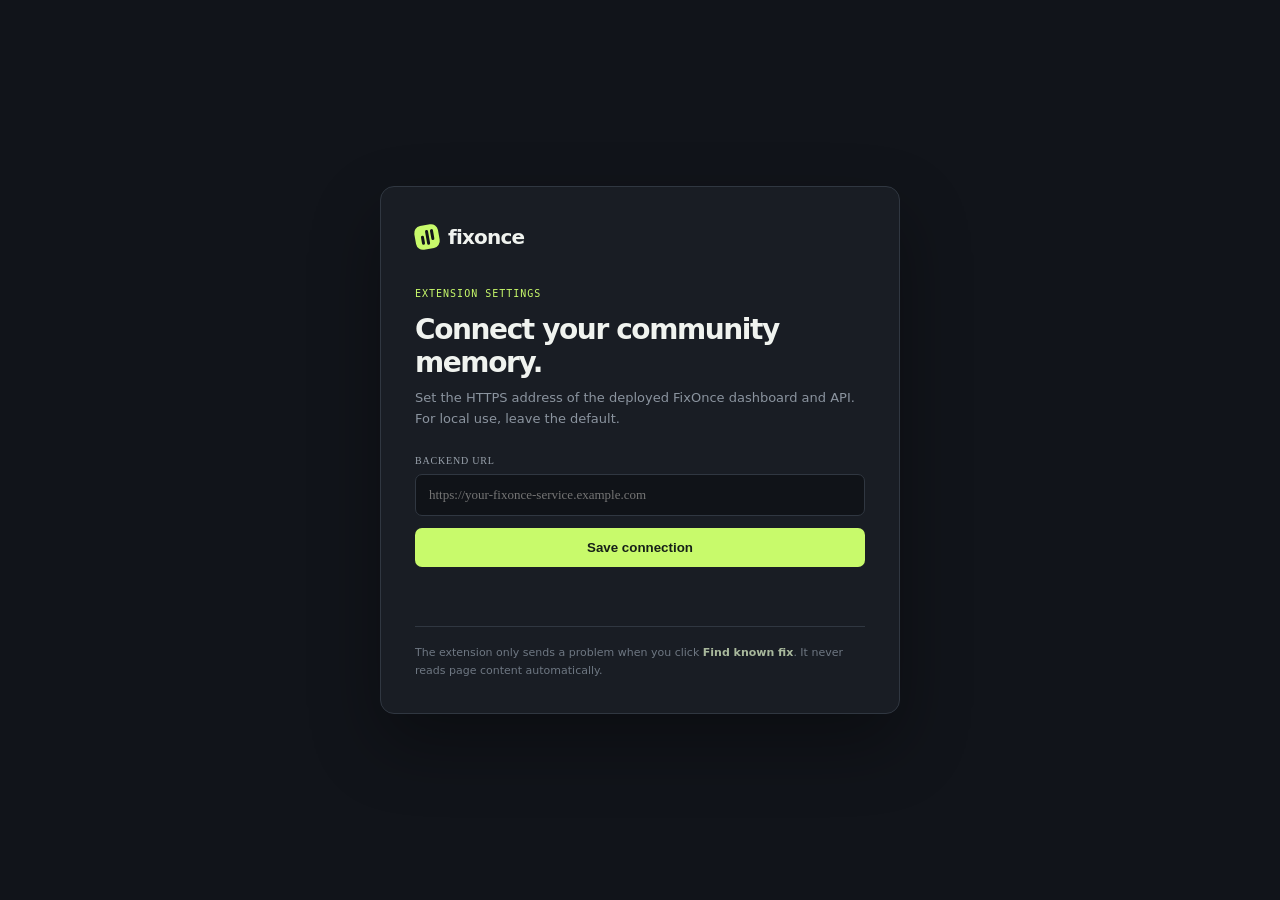
==== extension/options.html @ 257c9f28 "FixOnce semantic browser integration" ====
<!doctype html>
<html lang="en">
  <head><meta charset="UTF-8" /><meta name="viewport" content="width=device-width,initial-scale=1" /><title>FixOnce settings</title><link rel="stylesheet" href="options.css" /></head>
  <body><main class="settings-card"><div class="brand"><span class="brand-mark"><i></i><i></i><i></i></span><span>fixonce</span></div><div class="eyebrow">EXTENSION SETTINGS</div><h1>Connect your community memory.</h1><p>Set the HTTPS address of the deployed FixOnce dashboard and API. For local use, leave the default.</p><label for="api-url">Backend URL</label><input id="api-url" type="url" placeholder="https://your-fixonce-service.example.com" /><button id="save">Save connection</button><div id="status" role="status"></div><div class="tip">The extension only sends a problem when you click <strong>Find known fix</strong>. It never reads page content automatically.</div></main><script src="config.js"></script><script src="options.js"></script></body>
</html>
---- extension/options.css ----
:root{--bg:#11141a;--panel:#191d24;--line:#303741;--ink:#f0f3ef;--muted:#8b949f;--lime:#c8fa6b}*{box-sizing:border-box}body{margin:0;min-height:100vh;display:grid;place-items:center;background:var(--bg);color:var(--ink);font:14px/1.6 Manrope,Inter,system-ui,sans-serif}.settings-card{width:min(520px,calc(100% - 32px));padding:34px;border:1px solid var(--line);border-radius:14px;background:var(--panel);box-shadow:0 30px 70px #0005}.brand{display:flex;align-items:center;gap:9px;font-weight:800;font-size:20px;letter-spacing:-.8px;margin-bottom:35px}.brand-mark{width:24px;height:24px;display:flex;align-items:center;justify-content:center;gap:2px;border-radius:7px;background:var(--lime);transform:rotate(-10deg)}.brand-mark i{width:3px;border-radius:3px;background:#13171a;display:block}.brand-mark i:nth-child(1){height:9px;margin-top:5px}.brand-mark i:nth-child(2){height:15px}.brand-mark i:nth-child(3){height:11px;margin-top:-4px}.eyebrow{color:var(--lime);font:10px 'DM Mono',monospace;letter-spacing:.1em}h1{font-size:28px;letter-spacing:-1.4px;line-height:1.2;margin:14px 0 8px}p{color:var(--muted);font-size:13px;margin:0 0 26px}label{display:block;color:#9aa3ad;text-transform:uppercase;letter-spacing:.08em;font:10px 'DM Mono';margin-bottom:8px}input{display:block;width:100%;padding:12px 13px;border:1px solid var(--line);border-radius:7px;background:#101318;outline:0;color:var(--ink);font:13px Manrope}input:focus{border-color:#789248}button{margin-top:12px;width:100%;padding:12px;border:0;border-radius:7px;background:var(--lime);color:#172018;font-weight:800;cursor:pointer}#status{min-height:23px;margin-top:12px;color:var(--lime);font:11px 'DM Mono'}.tip{border-top:1px solid var(--line);margin-top:24px;padding-top:17px;color:#6e7782;font-size:11px}.tip strong{color:#a8b89c}
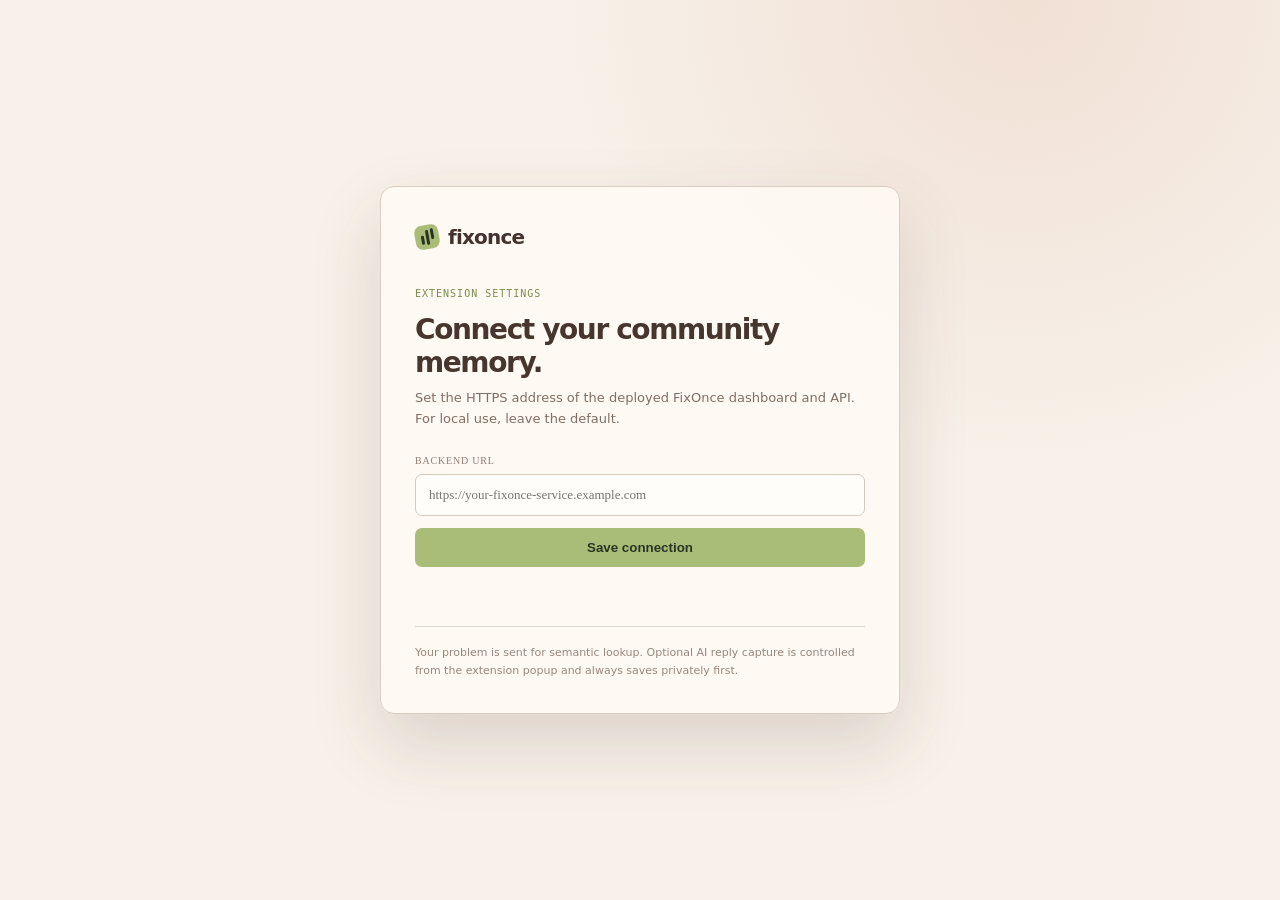
==== commit 0ddeb63e: "version 3" ====
--- a/extension/options.html
+++ b/extension/options.html
@@ -1,6 +1,6 @@
 <!doctype html>
 <html lang="en">
   <head><meta charset="UTF-8" /><meta name="viewport" content="width=device-width,initial-scale=1" /><title>FixOnce settings</title><link rel="stylesheet" href="options.css" /></head>
-  <body><main class="settings-card"><div class="brand"><span class="brand-mark"><i></i><i></i><i></i></span><span>fixonce</span></div><div class="eyebrow">EXTENSION SETTINGS</div><h1>Connect your community memory.</h1><p>Set the HTTPS address of the deployed FixOnce dashboard and API. For local use, leave the default.</p><label for="api-url">Backend URL</label><input id="api-url" type="url" placeholder="https://your-fixonce-service.example.com" /><button id="save">Save connection</button><div id="status" role="status"></div><div class="tip">The extension only sends a problem when you click <strong>Find known fix</strong>. It never reads page content automatically.</div></main><script src="config.js"></script><script src="options.js"></script></body>
+  <body><main class="settings-card"><div class="brand"><span class="brand-mark"><i></i><i></i><i></i></span><span>fixonce</span></div><div class="eyebrow">EXTENSION SETTINGS</div><h1>Connect your community memory.</h1><p>Set the HTTPS address of the deployed FixOnce dashboard and API. For local use, leave the default.</p><label for="api-url">Backend URL</label><input id="api-url" type="url" placeholder="https://your-fixonce-service.example.com" /><button id="save">Save connection</button><div id="status" role="status"></div><div class="tip">Your problem is sent for semantic lookup. Optional AI reply capture is controlled from the extension popup and always saves privately first.</div></main><script src="config.js"></script><script src="options.js"></script></body>
 </html>
 
--- a/extension/options.css
+++ b/extension/options.css
@@ -1,2 +1,12 @@
-:root{--bg:#11141a;--panel:#191d24;--line:#303741;--ink:#f0f3ef;--muted:#8b949f;--lime:#c8fa6b}*{box-sizing:border-box}body{margin:0;min-height:100vh;display:grid;place-items:center;background:var(--bg);color:var(--ink);font:14px/1.6 Manrope,Inter,system-ui,sans-serif}.settings-card{width:min(520px,calc(100% - 32px));padding:34px;border:1px solid var(--line);border-radius:14px;background:var(--panel);box-shadow:0 30px 70px #0005}.brand{display:flex;align-items:center;gap:9px;font-weight:800;font-size:20px;letter-spacing:-.8px;margin-bottom:35px}.brand-mark{width:24px;height:24px;display:flex;align-items:center;justify-content:center;gap:2px;border-radius:7px;background:var(--lime);transform:rotate(-10deg)}.brand-mark i{width:3px;border-radius:3px;background:#13171a;display:block}.brand-mark i:nth-child(1){height:9px;margin-top:5px}.brand-mark i:nth-child(2){height:15px}.brand-mark i:nth-child(3){height:11px;margin-top:-4px}.eyebrow{color:var(--lime);font:10px 'DM Mono',monospace;letter-spacing:.1em}h1{font-size:28px;letter-spacing:-1.4px;line-height:1.2;margin:14px 0 8px}p{color:var(--muted);font-size:13px;margin:0 0 26px}label{display:block;color:#9aa3ad;text-transform:uppercase;letter-spacing:.08em;font:10px 'DM Mono';margin-bottom:8px}input{display:block;width:100%;padding:12px 13px;border:1px solid var(--line);border-radius:7px;background:#101318;outline:0;color:var(--ink);font:13px Manrope}input:focus{border-color:#789248}button{margin-top:12px;width:100%;padding:12px;border:0;border-radius:7px;background:var(--lime);color:#172018;font-weight:800;cursor:pointer}#status{min-height:23px;margin-top:12px;color:var(--lime);font:11px 'DM Mono'}.tip{border-top:1px solid var(--line);margin-top:24px;padding-top:17px;color:#6e7782;font-size:11px}.tip strong{color:#a8b89c}
-
+:root{--bg:#f7f1e9;--panel:#fffaf4;--line:#decfc3;--ink:#3e302b;--muted:#806f65;--lime:#aabd78;--terracotta:#bd705d;--sand:#e8c5ac}
+*{box-sizing:border-box}
+body{margin:0;min-height:100vh;display:grid;place-items:center;background:radial-gradient(circle at 80% 0%,rgba(217,155,129,.2),transparent 34%),var(--bg);color:var(--ink);font:14px/1.6 Manrope,Inter,system-ui,sans-serif}
+.settings-card{width:min(520px,calc(100% - 32px));padding:34px;border:1px solid #dccdc1;border-radius:14px;background:rgba(255,250,244,.92);box-shadow:0 30px 70px rgba(81,57,44,.16)}
+.brand{display:flex;align-items:center;gap:9px;color:#43332c;font-weight:800;font-size:20px;letter-spacing:-.8px;margin-bottom:35px}
+.brand-mark{width:24px;height:24px;display:flex;align-items:center;justify-content:center;gap:2px;border-radius:7px;background:var(--lime);transform:rotate(-10deg)}
+.brand-mark i{width:3px;border-radius:3px;background:#293522;display:block}.brand-mark i:nth-child(1){height:9px;margin-top:5px}.brand-mark i:nth-child(2){height:15px}.brand-mark i:nth-child(3){height:11px;margin-top:-5px}
+.eyebrow{color:#788d4d;font:10px 'DM Mono',monospace;letter-spacing:.1em}h1{color:#47362e;font-size:28px;letter-spacing:-1.4px;line-height:1.2;margin:14px 0 8px}p{color:var(--muted);font-size:13px;margin:0 0 26px}
+label{display:block;color:#8e7d72;text-transform:uppercase;letter-spacing:.08em;font:10px 'DM Mono';margin-bottom:8px}
+input{display:block;width:100%;padding:12px 13px;border:1px solid #d8c9bd;border-radius:7px;background:#fffdf9;outline:0;color:#4b3a32;font:13px Manrope}input:focus{border-color:#aabd78;box-shadow:0 0 0 3px rgba(170,189,120,.16)}
+button{margin-top:12px;width:100%;padding:12px;border:0;border-radius:7px;background:var(--lime);color:#293522;font-weight:800;cursor:pointer}button:hover{background:#bfd48a}
+#status{min-height:23px;margin-top:12px;color:#718748;font:11px 'DM Mono'}.tip{border-top:1px solid #e3d7ce;margin-top:24px;padding-top:17px;color:#97877d;font-size:11px}.tip strong{color:#718548}
